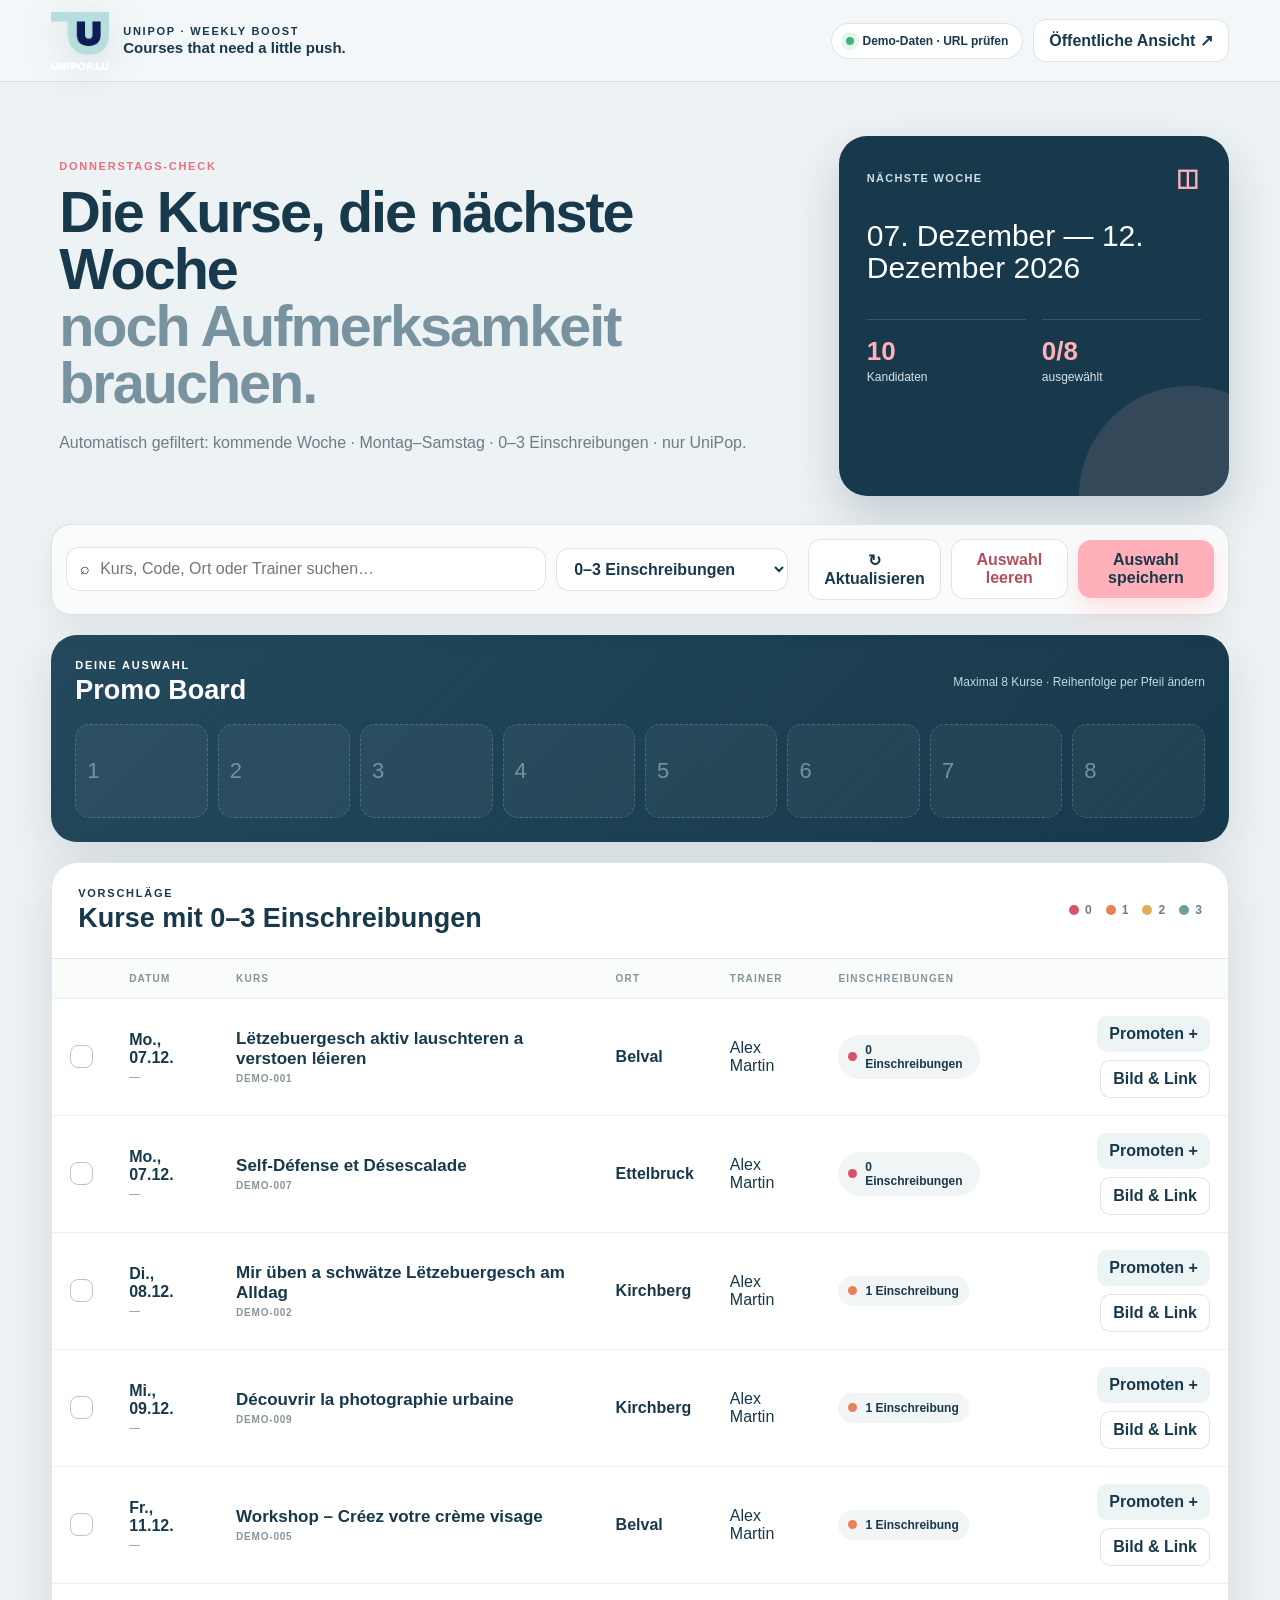
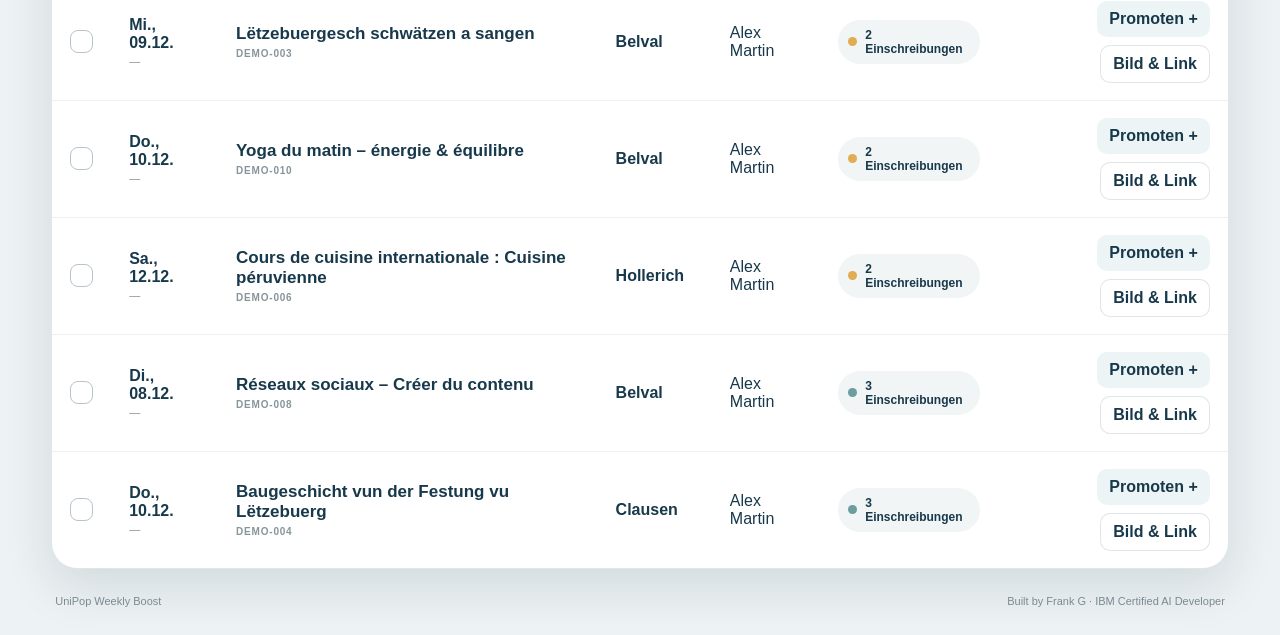
==== index.html @ a58d4d03 "Add files via upload" ====
<!doctype html>
<html lang="de">
<head>
  <meta charset="utf-8">
  <meta name="viewport" content="width=device-width,initial-scale=1">
  <meta name="theme-color" content="#16384A">
  <title>UniPop Weekly Boost</title>
  <link rel="stylesheet" href="assets/styles.css?v=6.0.0">
</head>
<body class="admin-page">
  <header class="topbar">
    <a class="brand" href="index.html" aria-label="UniPop Weekly Boost">
      <img class="brand-logo" src="assets/unipop-mark.png" alt="UniPop logo">
      <div>
        <div class="eyebrow">UNIPOP · WEEKLY BOOST</div>
        <div class="brandline">Courses that need a little push.</div>
      </div>
    </a>
    <div class="top-actions">
      <div class="live-pill"><span class="dot"></span><span id="dataState">Daten werden geladen</span></div>
      <a class="ghost-btn" href="promo.html" target="_blank">Öffentliche Ansicht ↗</a>
    </div>
  </header>

  <main class="shell">
    <section class="hero">
      <div>
        <div class="eyebrow coral">DONNERSTAGS-CHECK</div>
        <h1>Die Kurse, die nächste Woche<br><span>noch Aufmerksamkeit brauchen.</span></h1>
        <p>Automatisch gefiltert: kommende Woche · Montag–Samstag · 0–3 Einschreibungen · nur UniPop.</p>
      </div>

      <div class="week-card">
        <div class="week-card-top">
          <span>NÄCHSTE WOCHE</span>
          <span class="calendar-icon">◫</span>
        </div>
        <div id="weekRange" class="week-range">–</div>
        <div class="week-meta">
          <div><strong id="candidateCount">0</strong><span>Kandidaten</span></div>
          <div><strong id="selectedCount">0/8</strong><span>ausgewählt</span></div>
        </div>
      </div>
    </section>

    <section class="control-panel">
      <div class="controls-left">
        <label class="searchbox">
          <span>⌕</span>
          <input id="searchInput" type="search" placeholder="Kurs, Code, Ort oder Trainer suchen…">
        </label>
        <select id="countFilter" class="select">
          <option value="all">0–3 Einschreibungen</option>
          <option value="0">nur 0</option>
          <option value="1">nur 1</option>
          <option value="2">nur 2</option>
          <option value="3">nur 3</option>
        </select>
      </div>
      <div class="controls-right">
        <button id="refreshBtn" class="ghost-btn">↻ Aktualisieren</button>
        <button id="clearBtn" class="ghost-btn danger">Auswahl leeren</button>
        <button id="publishBtn" class="primary-btn">Auswahl speichern</button>
      </div>
    </section>

    <section class="selection-strip">
      <div class="selection-head">
        <div>
          <div class="eyebrow">DEINE AUSWAHL</div>
          <h2>Promo Board</h2>
        </div>
        <div class="limit-copy">Maximal 8 Kurse · Reihenfolge per Pfeil ändern</div>
      </div>
      <div id="selectedRail" class="selected-rail"></div>
    </section>

    <section class="table-card">
      <div class="table-head">
        <div>
          <div class="eyebrow">VORSCHLÄGE</div>
          <h2>Kurse mit 0–3 Einschreibungen</h2>
        </div>
        <div class="legend">
          <span><i class="urgency u0"></i>0</span>
          <span><i class="urgency u1"></i>1</span>
          <span><i class="urgency u2"></i>2</span>
          <span><i class="urgency u3"></i>3</span>
        </div>
      </div>

      <div class="table-wrap">
        <table>
          <thead>
            <tr>
              <th></th>
              <th>Datum</th>
              <th>Kurs</th>
              <th>Ort</th>
              <th>Trainer</th>
              <th>Einschreibungen</th>
              <th></th>
            </tr>
          </thead>
          <tbody id="coursesBody"></tbody>
        </table>
      </div>

      <div id="emptyState" class="empty hidden">
        <div class="empty-icon">✓</div>
        <h3>Keine kritischen Kurse gefunden.</h3>
        <p>Für den ausgewählten Zeitraum gibt es aktuell keine passenden Kandidaten.</p>
      </div>
    </section>

    <footer>
      <span>UniPop Weekly Boost</span>
      <span>Built by Frank G · IBM Certified AI Developer</span>
    </footer>
  </main>

  <div id="toast" class="toast">Gespeichert</div>
  <script src="config.js?v=6.0.0"></script>
  <script src="assets/app.js?v=6.0.0"></script>
</body>
</html>
---- assets/styles.css ----
:root{
  --ink:#17394b;
  --ink2:#23495d;
  --paper:#f5f0e9;
  --paper2:#fffaf4;
  --pink:#ffb0b9;
  --pink2:#ff8fa0;
  --blue:#dceef4;
  --line:rgba(23,57,75,.13);
  --muted:#6d7d86;
  --shadow:0 18px 50px rgba(10,39,55,.12);
  --radius:22px;
  --serif:"Gotham","Montserrat","Avenir Next","Helvetica Neue",Arial,sans-serif;
  --sans:"Gotham","Montserrat","Avenir Next","Helvetica Neue",Arial,sans-serif;
}
*{box-sizing:border-box}
html{scroll-behavior:smooth}
body{margin:0;font-family:var(--sans);color:var(--ink);background:#edf2f4}
button,input,select{font:inherit}
button,a{transition:.2s ease}
a{text-decoration:none;color:inherit}
.topbar{height:82px;display:flex;align-items:center;justify-content:space-between;padding:0 clamp(22px,4vw,72px);background:rgba(244,248,249,.92);border-bottom:1px solid var(--line);position:sticky;top:0;z-index:40;backdrop-filter:blur(18px)}
.brand{display:flex;align-items:center;gap:14px}
.brand-logo{width:58px;height:58px;object-fit:contain;display:block;filter:drop-shadow(0 8px 18px rgba(23,57,75,.12))}
.eyebrow{font-weight:900;letter-spacing:.12em;font-size:11px}
.eyebrow.coral,.eyebrow.pink{color:#ec6f80}
.brandline{font-family:var(--sans);font-weight:700;font-size:15px;margin-top:2px}
.top-actions,.controls-left,.controls-right{display:flex;align-items:center;gap:10px}
.live-pill{display:flex;align-items:center;gap:8px;border:1px solid var(--line);background:white;padding:10px 14px;border-radius:999px;font-size:12px;font-weight:750}
.dot{width:8px;height:8px;border-radius:50%;background:#40b47b;box-shadow:0 0 0 5px rgba(64,180,123,.13)}
.ghost-btn,.primary-btn{border-radius:13px;border:1px solid var(--line);padding:11px 15px;background:white;color:var(--ink);font-weight:800;cursor:pointer}
.ghost-btn:hover{transform:translateY(-1px);box-shadow:0 8px 20px rgba(10,39,55,.08)}
.ghost-btn.danger{color:#b34e5c}
.primary-btn{border:none;background:var(--pink);box-shadow:0 10px 22px rgba(255,143,160,.25)}
.primary-btn:hover{background:var(--pink2);transform:translateY(-1px)}
.shell{max-width:1520px;margin:auto;padding:54px clamp(20px,4vw,64px) 28px}
.hero{display:grid;grid-template-columns:minmax(0,1fr) 390px;gap:32px;align-items:stretch;margin-bottom:28px}
.hero>div:first-child{padding:24px 8px}
.hero h1{font-family:var(--sans);font-size:clamp(38px,4.5vw,68px);line-height:.99;margin:12px 0 18px;letter-spacing:-.035em}
.hero h1 span{color:#78929f}
.hero p{font-size:16px;line-height:1.6;color:var(--muted);max-width:820px}
.week-card{background:var(--ink);color:white;border-radius:28px;padding:28px;box-shadow:0 22px 50px rgba(23,57,75,.2);overflow:hidden;position:relative}
.week-card:after{content:"";position:absolute;width:220px;height:220px;border-radius:50%;background:var(--pink);opacity:.12;right:-70px;bottom:-110px}
.week-card-top{display:flex;justify-content:space-between;align-items:center;font-size:11px;font-weight:900;letter-spacing:.12em;color:#cfe0e7}
.calendar-icon{font-size:24px;color:var(--pink)}
.week-range{font-family:var(--sans);font-size:30px;line-height:1.08;margin:28px 0 34px}
.week-meta{display:grid;grid-template-columns:1fr 1fr;gap:16px}
.week-meta div{border-top:1px solid rgba(255,255,255,.15);padding-top:16px}
.week-meta strong{display:block;font-size:26px;color:var(--pink)}
.week-meta span{font-size:12px;color:#d8e4e8}
.control-panel{display:flex;justify-content:space-between;gap:20px;background:rgba(255,255,255,.72);border:1px solid var(--line);border-radius:20px;padding:14px;backdrop-filter:blur(16px);box-shadow:0 12px 30px rgba(10,39,55,.06);margin-bottom:20px}
.searchbox{min-width:min(480px,44vw);display:flex;align-items:center;gap:10px;background:white;border:1px solid var(--line);border-radius:13px;padding:0 13px}
.searchbox input{width:100%;border:none;outline:none;background:transparent;padding:12px 0;color:var(--ink)}
.select{border:1px solid var(--line);border-radius:13px;background:white;color:var(--ink);padding:11px 36px 11px 13px;font-weight:700}
.selection-strip{background:linear-gradient(135deg,#24495c,#16394b);color:white;border-radius:26px;padding:24px;margin-bottom:20px;box-shadow:var(--shadow)}
.selection-head,.table-head{display:flex;justify-content:space-between;align-items:center;gap:16px}
.selection-head h2,.table-head h2{font-family:var(--sans);margin:4px 0 0;font-size:27px}
.limit-copy{color:#c6d7df;font-size:12px}
.selected-rail{display:grid;grid-template-columns:repeat(8,minmax(0,1fr));gap:10px;margin-top:18px}
.pick-slot{min-height:94px;border-radius:15px;border:1px dashed rgba(255,255,255,.18);background:rgba(255,255,255,.045);padding:11px;display:flex;flex-direction:column;justify-content:space-between;position:relative}
.pick-slot.empty-slot{display:grid;place-items:center;color:#7691a0;font-size:22px}
.pick-slot .pick-title{font-size:11px;line-height:1.25;font-weight:800;display:-webkit-box;-webkit-line-clamp:3;-webkit-box-orient:vertical;overflow:hidden}
.pick-slot .pick-meta{font-size:10px;color:#a9c0ca}
.pick-actions{display:flex;gap:4px;position:absolute;right:7px;bottom:7px}
.pick-actions button{width:22px;height:22px;border:0;border-radius:7px;background:rgba(255,255,255,.12);color:white;cursor:pointer;font-size:11px}
.table-card{background:white;border:1px solid var(--line);border-radius:26px;overflow:hidden;box-shadow:var(--shadow)}
.table-head{padding:24px 26px;border-bottom:1px solid var(--line)}
.legend{display:flex;gap:14px;font-size:12px;font-weight:800;color:var(--muted)}
.legend span{display:flex;align-items:center;gap:6px}
.urgency{width:10px;height:10px;border-radius:50%;display:inline-block}
.u0{background:#d85367}.u1{background:#ea8059}.u2{background:#e2ad52}.u3{background:#6c9d9f}
.table-wrap{overflow:auto}
table{width:100%;border-collapse:collapse;min-width:980px}
th{font-size:10px;text-transform:uppercase;letter-spacing:.12em;color:#84939a;text-align:left;padding:14px 18px;background:#fafcfc}
td{padding:17px 18px;border-top:1px solid #edf1f2;vertical-align:middle}
tbody tr:hover{background:#fbf8f4}
.check{width:23px;height:23px;border-radius:8px;border:1.5px solid #b7c4ca;background:white;display:grid;place-items:center;cursor:pointer;font-size:13px;color:white}
.check.active{background:var(--pink2);border-color:var(--pink2)}
.date-main{font-weight:900}
.date-sub,.muted{font-size:11px;color:#809098;margin-top:3px}
.course-title{font-family:var(--sans);font-weight:800;font-size:17px;max-width:560px}
.course-code{font-size:10px;font-weight:900;letter-spacing:.08em;color:#87959b;margin-top:4px}
.count-badge{display:inline-flex;align-items:center;gap:8px;font-size:12px;font-weight:900;border-radius:999px;padding:8px 10px;background:#f1f5f6}
.count-badge i{width:9px;height:9px;border-radius:50%}
.add-btn{border:0;background:#edf4f5;color:var(--ink);font-weight:900;padding:9px 12px;border-radius:10px;cursor:pointer}
.add-btn.selected{background:#fee1e5;color:#a24e5b}
.empty,.promo-empty{text-align:center;padding:64px 24px}
.empty-icon{width:56px;height:56px;border-radius:50%;display:grid;place-items:center;background:#e3f5eb;color:#26895d;margin:auto;font-size:28px}
.hidden{display:none!important}
.toast{position:fixed;right:28px;bottom:28px;background:#183a4c;color:white;border-radius:14px;padding:13px 18px;box-shadow:var(--shadow);font-weight:800;opacity:0;transform:translateY(10px);pointer-events:none;transition:.25s}
.toast.show{opacity:1;transform:translateY(0)}
footer{display:flex;justify-content:space-between;gap:20px;padding:26px 4px 0;color:#7b8a91;font-size:11px}

/* public */
.promo-page{background:#234658;color:#fff;min-height:100vh}
.promo-banner{background:var(--pink);color:#17394b;padding:30px clamp(24px,6vw,110px)}
.promo-banner-inner{max-width:1510px;margin:auto;display:flex;align-items:center;gap:44px}
.promo-title{font-family:var(--sans);font-weight:900;font-size:clamp(28px,3vw,44px);letter-spacing:-.04em}
.promo-subtitle{font-family:var(--sans);font-size:18px;font-weight:800}
.promo-shell{max-width:1510px;margin:auto;padding:48px clamp(24px,3.5vw,58px) 62px}
.promo-heading{display:flex;justify-content:space-between;align-items:end;gap:20px;margin-bottom:28px}
.promo-heading h1{font-family:var(--sans);font-size:clamp(30px,3vw,46px);margin:8px 0 0;letter-spacing:-.025em}
.promo-count{text-align:right;border-left:1px solid rgba(255,255,255,.16);padding-left:26px}
.promo-count strong{display:block;color:var(--pink);font-size:31px}
.promo-count span{font-size:11px;color:#b9ccd5}
.promo-grid{display:grid;grid-template-columns:repeat(4,minmax(0,1fr));gap:18px}
.course-card{background:#f6f2eb;color:var(--ink);border-radius:18px;overflow:hidden;min-height:330px;box-shadow:0 18px 38px rgba(6,25,36,.16);display:flex;flex-direction:column;transform:translateZ(0)}
.course-card:hover{transform:translateY(-6px);box-shadow:0 26px 52px rgba(6,25,36,.25)}
.card-art{height:175px;background:
 radial-gradient(circle at 18% 20%,rgba(255,176,185,.95),transparent 28%),
 radial-gradient(circle at 74% 38%,rgba(255,255,255,.46),transparent 25%),
 linear-gradient(135deg,#294d60,#587b89);
 background-size:cover;background-position:center;position:relative;overflow:hidden}
.card-art:after{content:"";position:absolute;inset:0;background:linear-gradient(180deg,transparent 30%,rgba(15,43,57,.26))}
.card-art .art-number{position:absolute;right:16px;top:12px;font-family:var(--sans);font-size:74px;font-weight:900;color:rgba(255,255,255,.18);line-height:1}
.card-body{padding:17px 18px 19px;display:flex;flex-direction:column;flex:1}
.category-pill{align-self:flex-start;border-radius:999px;background:var(--pink);padding:5px 10px;font-size:9px;font-weight:950;letter-spacing:.04em}
.card-title{font-family:var(--sans);font-weight:900;font-size:20px;line-height:1.08;margin:12px 0 13px}
.card-bottom{margin-top:auto;display:flex;justify-content:space-between;gap:12px;align-items:end}
.card-date{font-size:12px;font-weight:900}
.card-date span{display:block;color:#819098;font-size:10px;font-weight:700;margin-top:3px}
.card-arrow{width:36px;height:36px;border-radius:50%;display:grid;place-items:center;background:#17394b;color:white;font-weight:900}
.promo-footer{max-width:1510px;margin:auto;border-top:1px solid rgba(255,255,255,.12);padding:24px clamp(24px,3.5vw,58px) 34px;color:#abc0c9}

/* responsive */
@media(max-width:1100px){
  .hero{grid-template-columns:1fr}
  .week-card{max-width:none}
  .selected-rail{grid-template-columns:repeat(4,1fr)}
  .promo-grid{grid-template-columns:repeat(2,1fr)}
}
@media(max-width:760px){
  .topbar{height:auto;padding:14px 18px;align-items:flex-start}
  .brandline{display:none}.top-actions .live-pill{display:none}
  .shell{padding:28px 14px}.hero{gap:12px}
  .hero>div:first-child{padding:12px 4px}.hero h1{font-size:42px}
  .control-panel{flex-direction:column}.controls-left,.controls-right{width:100%;flex-wrap:wrap}
  .searchbox{min-width:100%}.controls-right>*{flex:1}
  .selected-rail{grid-template-columns:repeat(2,1fr)}
  .selection-head,.table-head,.promo-heading{align-items:flex-start;flex-direction:column}
  .promo-banner-inner{display:block}.promo-subtitle{margin-top:10px}
  .promo-shell{padding:34px 14px}.promo-grid{grid-template-columns:1fr}
  .course-card{min-height:300px}.card-art{height:165px}
  .promo-count{text-align:left;border-left:0;padding-left:0}
  footer,.promo-footer{flex-direction:column}
}

/* v5 — per-course media + link editor */
.row-actions{display:flex;gap:8px;align-items:center;justify-content:flex-end;flex-wrap:wrap}
.media-btn{border:1px solid var(--line);background:white;color:var(--ink);font-weight:850;padding:9px 12px;border-radius:10px;cursor:pointer}
.media-btn:hover{background:#f6fafb}
.media-row td{padding-top:0;background:#fbfcfc}
.media-editor{display:grid;grid-template-columns:190px 1fr;gap:18px;padding:18px;border:1px solid var(--line);border-radius:18px;background:#f7fafb;margin:0 0 14px}
.media-preview{height:112px;border-radius:14px;border:1px dashed #b9c8cf;background:linear-gradient(135deg,#dce8ed,#f2d6d9);background-size:cover;background-position:center;display:grid;place-items:center;overflow:hidden;color:#6c7d86;font-size:12px;font-weight:850}
.media-preview.has-image span{background:rgba(23,57,75,.74);color:white;padding:5px 8px;border-radius:999px}
.media-fields{display:grid;gap:12px}
.field-label{display:grid;gap:6px}
.field-label>span{font-size:10px;text-transform:uppercase;letter-spacing:.1em;font-weight:900;color:#6e818a}
.file-input,.link-input{width:100%;border:1px solid var(--line);background:white;border-radius:11px;padding:10px 12px;color:var(--ink)}
.file-input{padding:8px}
.media-note{font-size:11px;color:#7a8b93}
.pick-slot.with-thumb{padding-top:46px;overflow:hidden}
.pick-thumb{position:absolute;left:0;right:0;top:0;height:36px;background-size:cover;background-position:center;opacity:.9}

@media(max-width:760px){
  .media-editor{grid-template-columns:1fr}
  .media-preview{height:170px}
  .row-actions{justify-content:flex-start}
}


/* v6 — UniPop logo + Gotham stack */
.eyebrow{font-weight:900;letter-spacing:.16em;font-size:11px}
.brand{min-width:0}
.promo-banner-inner{max-width:1510px;margin:auto;display:flex;align-items:center;gap:24px}
.promo-logo{width:72px;height:72px;object-fit:contain;display:block;filter:drop-shadow(0 10px 20px rgba(23,57,75,.12))}
.promo-title-group{display:flex;align-items:center;gap:42px;flex-wrap:wrap}
.hero p,.limit-copy,.muted,.date-sub,.media-note,.promo-count span,.week-meta span{font-family:var(--sans)}
@media(max-width:760px){
  .brand-logo{width:48px;height:48px}
  .promo-banner-inner{display:flex;align-items:center;gap:16px}
  .promo-logo{width:52px;height:52px}
  .promo-title-group{display:block}
  .promo-subtitle{margin-top:8px}
}
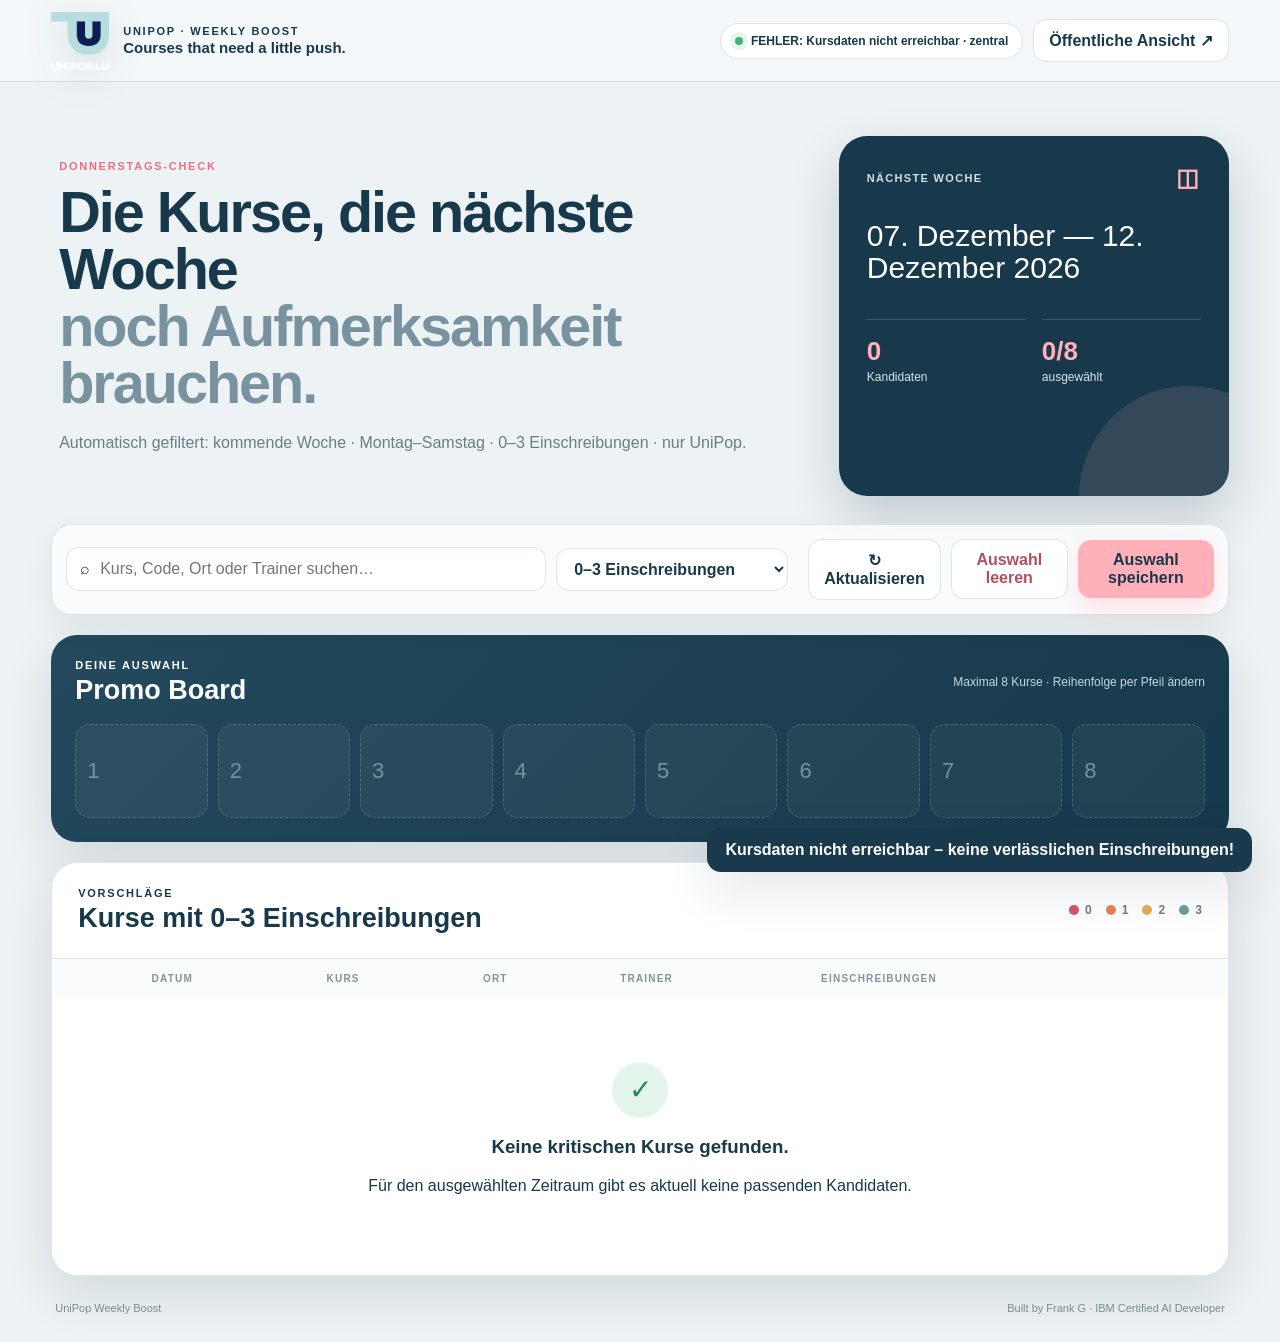
==== commit af96c0ba: "Add files via upload" ====
--- a/index.html
+++ b/index.html
@@ -5,7 +5,7 @@
   <meta name="viewport" content="width=device-width,initial-scale=1">
   <meta name="theme-color" content="#16384A">
   <title>UniPop Weekly Boost</title>
-  <link rel="stylesheet" href="assets/styles.css?v=6.0.0">
+  <link rel="stylesheet" href="assets/styles.css?v=11.0.1">
 </head>
 <body class="admin-page">
   <header class="topbar">
@@ -120,7 +120,7 @@
   </main>
 
   <div id="toast" class="toast">Gespeichert</div>
-  <script src="config.js?v=6.0.0"></script>
-  <script src="assets/app.js?v=6.0.0"></script>
+  <script src="config.js?v=11.0.1"></script>
+  <script src="assets/app.js?v=11.0.1"></script>
 </body>
 </html>
--- a/assets/styles.css
+++ b/assets/styles.css
@@ -92,8 +92,8 @@
 footer{display:flex;justify-content:space-between;gap:20px;padding:26px 4px 0;color:#7b8a91;font-size:11px}
 
 /* public */
-.promo-page{background:#234658;color:#fff;min-height:100vh}
-.promo-banner{background:var(--pink);color:#17394b;padding:30px clamp(24px,6vw,110px)}
+.promo-page{background:#3f6f82;color:#fff;min-height:100vh}
+.promo-banner{background:#17394b;color:white;padding:26px clamp(24px,6vw,110px);border-bottom:0}
 .promo-banner-inner{max-width:1510px;margin:auto;display:flex;align-items:center;gap:44px}
 .promo-title{font-family:var(--sans);font-weight:900;font-size:clamp(28px,3vw,44px);letter-spacing:-.04em}
 .promo-subtitle{font-family:var(--sans);font-size:18px;font-weight:800}
@@ -183,3 +183,71 @@
   .promo-title-group{display:block}
   .promo-subtitle{margin-top:8px}
 }
+
+
+/* v7 – darker promo banner + simplified public header */
+.promo-title{color:white}
+.promo-subtitle{color:#d9e6eb}
+.promo-banner .promo-logo{
+  filter:drop-shadow(0 10px 20px rgba(0,0,0,.18));
+}
+.promo-shell{padding-top:34px}
+.promo-heading{
+  justify-content:flex-start;
+  margin-bottom:24px;
+}
+.promo-heading h1{
+  color:white;
+}
+.promo-footer{display:none}
+.promo-count{display:none}
+
+
+/* v8 – lighter public background and refined header copy */
+.promo-title{display:none}
+.promo-banner-inner{gap:18px}
+.promo-title-group{display:flex;align-items:center;gap:18px;flex-wrap:wrap}
+.promo-subtitle{
+  color:#e6eef2;
+  font-size:17px;
+  font-weight:700;
+}
+.promo-heading .eyebrow.pink{
+  color:#ffc0c8;
+}
+.promo-heading h1{
+  max-width:860px;
+}
+.promo-shell{
+  padding-top:28px;
+}
+@media(max-width:760px){
+  .promo-title-group{display:block}
+  .promo-subtitle{font-size:15px}
+}
+
+
+/* v9 — crisp two-tone public layout */
+.promo-banner{
+  background:#17394b !important;
+  border:0 !important;
+  box-shadow:none !important;
+}
+.promo-shell{
+  background:#3f6f82 !important;
+  margin:0 auto;
+  max-width:none;
+  padding:30px max(clamp(24px,3.5vw,58px), calc((100vw - 1510px)/2 + 58px)) 62px;
+}
+.promo-shell > *{
+  max-width:1510px;
+  margin-left:auto;
+  margin-right:auto;
+}
+.promo-heading{
+  margin-top:0;
+  padding-top:0;
+}
+.promo-page{
+  background:#3f6f82 !important;
+}
